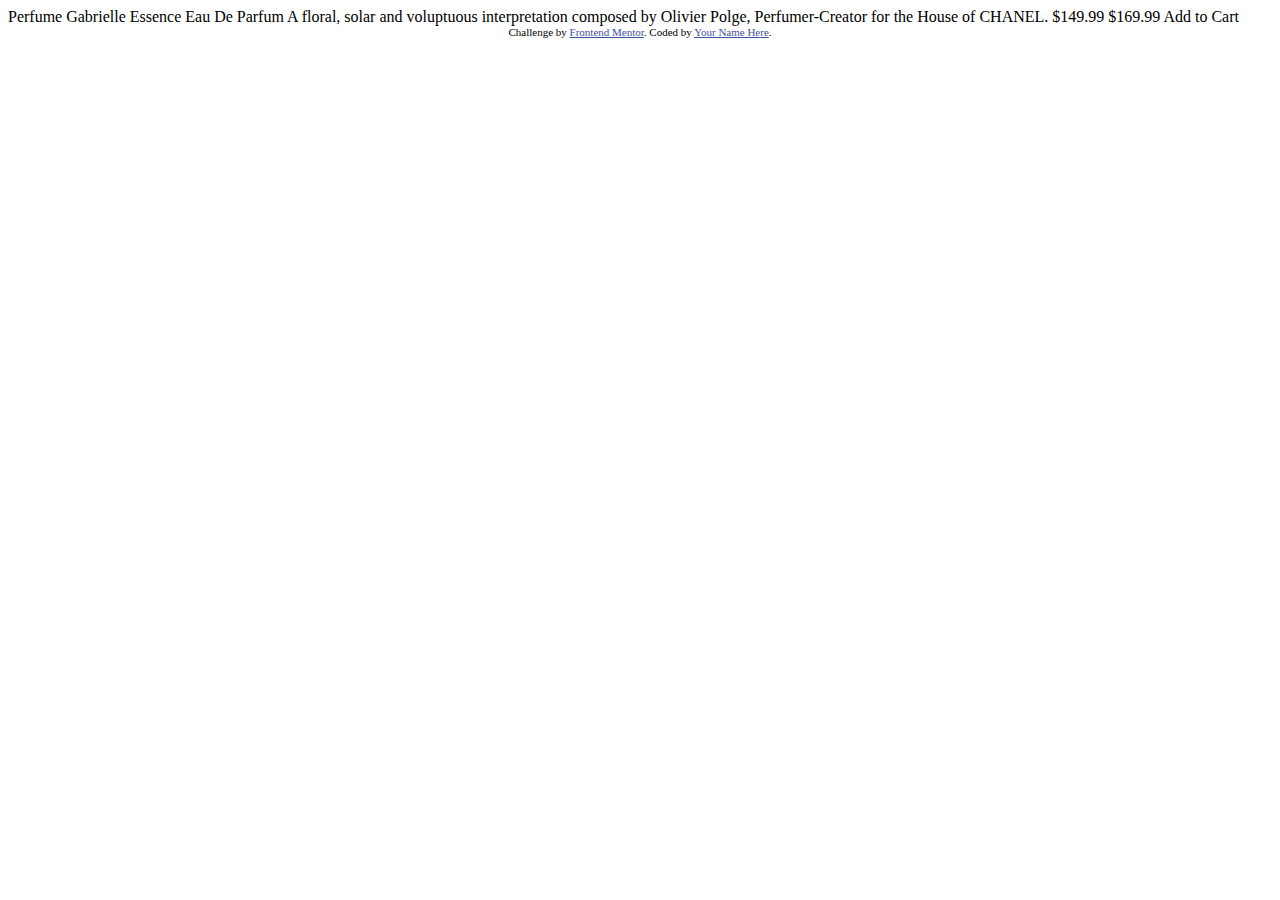
==== docs/product_preview_card/index.html @ f0e1e702 "initial commit for product preview card" ====
<!DOCTYPE html>
<html lang="en">
<head>
  <meta charset="UTF-8">
  <meta name="viewport" content="width=device-width, initial-scale=1.0"> <!-- displays site properly based on user's device -->

  <link rel="icon" type="image/png" sizes="32x32" href="./images/favicon-32x32.png">
  
  <title>Frontend Mentor | Product preview card component</title>

  <!-- Feel free to remove these styles or customise in your own stylesheet 👍 -->
  <style>
    .attribution { font-size: 11px; text-align: center; }
    .attribution a { color: hsl(228, 45%, 44%); }
  </style>
</head>
<body>

  Perfume

  Gabrielle Essence Eau De Parfum

  A floral, solar and voluptuous interpretation composed by Olivier Polge, 
  Perfumer-Creator for the House of CHANEL.

  $149.99
  $169.99

  Add to Cart
  
  <div class="attribution">
    Challenge by <a href="https://www.frontendmentor.io?ref=challenge" target="_blank">Frontend Mentor</a>. 
    Coded by <a href="#">Your Name Here</a>.
  </div>
</body>
</html>
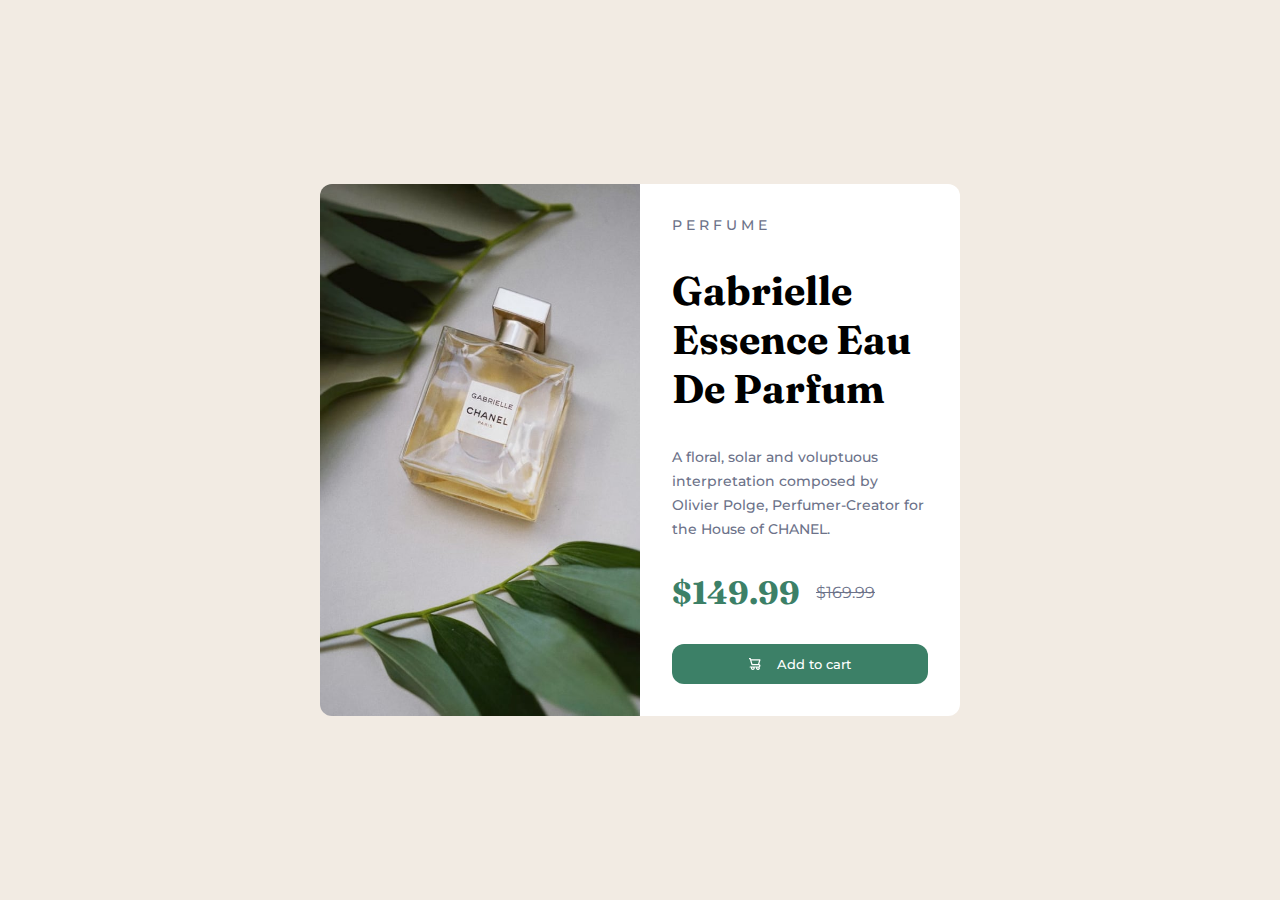
==== commit 5452d527: "adding files" ====
--- a/docs/product_preview_card/index.html
+++ b/docs/product_preview_card/index.html
@@ -5,6 +5,10 @@
   <meta name="viewport" content="width=device-width, initial-scale=1.0"> <!-- displays site properly based on user's device -->
 
   <link rel="icon" type="image/png" sizes="32x32" href="./images/favicon-32x32.png">
+  <link href="index.css" rel="stylesheet">
+  <link rel="preconnect" href="https://fonts.googleapis.com">
+<link rel="preconnect" href="https://fonts.gstatic.com" crossorigin>
+<link href="https://fonts.googleapis.com/css2?family=Fraunces:ital,opsz,wght@0,9..144,100..900;1,9..144,100..900&family=Montserrat:ital,wght@0,100..900;1,100..900&display=swap" rel="stylesheet">
   
   <title>Frontend Mentor | Product preview card component</title>
 
@@ -15,22 +19,53 @@
   </style>
 </head>
 <body>
+    <div class="container">
+        <div class="box">
+            <div class="img_container">
+                <picture>
+                    <source srcset = "image-product-mobile.jpg" media="(max-width:40rem)">
+                    <img src="image-product-desktop.jpg" alt="no image">
+                </picture>
+                
+            </div>
+            
+            <div class="content">
+                <div class="category">
+                    Perfume
+                </div>
+                <div class="title">
+                    Gabrielle Essence Eau De Parfum
+                </div>
+                <div class="desc">
+                    A floral, solar and voluptuous interpretation composed by Olivier Polge, 
+  Perfumer-Creator for the House of CHANEL.
+                </div>
+                <div class="flex_price">
+                    <div class="c_price">
+                        $149.99
+                    </div>
+                    <div class="o_price"><s>
+                        $169.99
+                    </s>
+                       
+                    </div>
+                </div>
+                <div class="button">
+                    <button><img src="icon-cart.svg"alt = "">
+                        Add to cart
+                    </button>
+                </div>
+            </div>
 
-  Perfume
+        </div>
+    </div>
 
-  Gabrielle Essence Eau De Parfum
+  
 
-  A floral, solar and voluptuous interpretation composed by Olivier Polge, 
-  Perfumer-Creator for the House of CHANEL.
 
-  $149.99
-  $169.99
+  
 
-  Add to Cart
   
-  <div class="attribution">
-    Challenge by <a href="https://www.frontendmentor.io?ref=challenge" target="_blank">Frontend Mentor</a>. 
-    Coded by <a href="#">Your Name Here</a>.
-  </div>
+
 </body>
 </html>
--- a/docs/product_preview_card/index.css
+++ b/docs/product_preview_card/index.css
@@ -0,0 +1,115 @@
+*{
+    margin: 0;
+    padding: 0;
+    box-sizing: border-box;
+    
+}
+
+
+body{
+    --black: hsl(212, 21%, 14%);
+ --Grey: hsl(228, 12%, 48%);
+ --Cream: hsl(30, 38%, 92%);
+ --White: hsl(0, 0%, 100%);
+ background-color: var(--Cream);
+ --fontsize: 14px;
+ 
+}
+.container{
+    display: flex;
+    height: 100vh;
+    justify-content: center;
+    align-items: center;
+}
+.box{
+    display: grid;
+    grid-template-columns: 50% 50%;
+    max-width:40rem;
+    border-radius: 0.75rem;
+    overflow: hidden;
+}
+@media (max-width:40rem) {
+    .box{
+        display: flex;
+        flex-direction: column;
+        width: 90vw;
+    }
+    
+}
+.img_container{
+    width: 100%;
+    height: 100%;
+}
+img{
+    width: 100%;
+    height: 100%;
+}
+.content{
+    display: flex;
+    flex-direction: column;
+    padding: 2rem;
+    gap:2rem;
+    background-color: var(--White);
+}
+
+.flex_price{
+    display: flex;
+    gap: 1rem;
+}
+.category{
+    font-family:"Montserrat", sans-serif ;
+    font-size: var(--fontsize);
+    font-weight: 500;
+    text-transform:uppercase;
+    letter-spacing: .25rem;
+    color: var(--Grey);
+}
+.title{
+    font-family:"Fraunces", serif;
+    font-weight: 700;
+    font-size: 2.5rem;
+}
+.desc{
+    font-family:"Montserrat", sans-serif ;
+    font-size: var(--fontsize);
+    font-weight: 500;
+    line-height: 1.5rem;
+    color: var(--Grey);
+}
+.o_price{
+display: flex;
+align-items: center;
+font-family:"Montserrat", sans-serif ;
+color: var(--Grey);
+}
+.c_price{
+    font-size: 2rem;
+    font-family: "Fraunces", serif;
+    font-weight: 700;
+    color: hsl(158, 36%, 37%);
+}
+
+.button button
+{
+    padding: .75rem;
+    width:100%;
+    background-color: hsl(158, 36%, 37%);
+    border-radius: .75rem;
+    font-family:"Montserrat", sans-serif ;
+    color: var(--White);
+    font-weight: 500;
+    border: 0px;
+    cursor: pointer;
+    display: flex;
+    align-items: center;
+    justify-content: center;
+    gap: 1rem;
+}
+.button button:hover{
+    background-color:hsl(158, 42%, 18%) ;
+}
+button img{
+    width: 5%;
+}
+/* font-family: "Fraunces", serif;
+font-family: "Montserrat", sans-serif; */